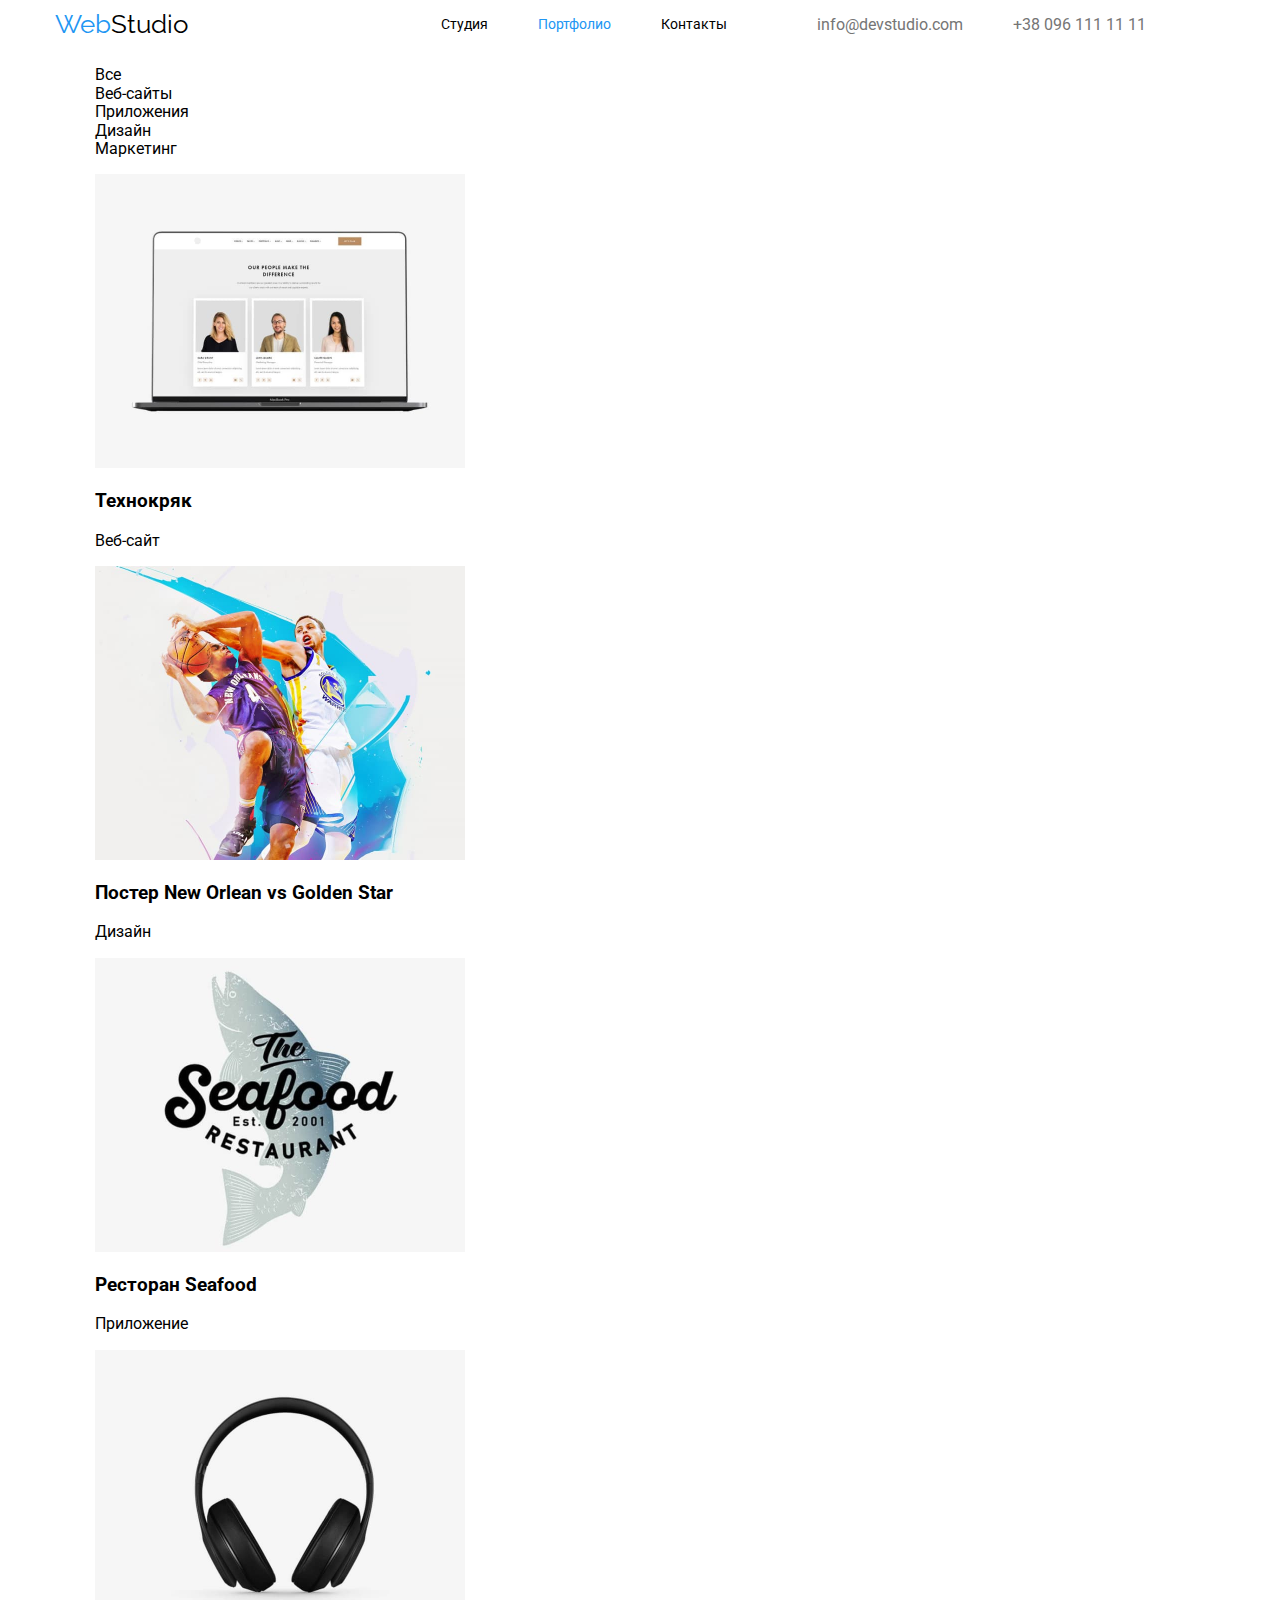
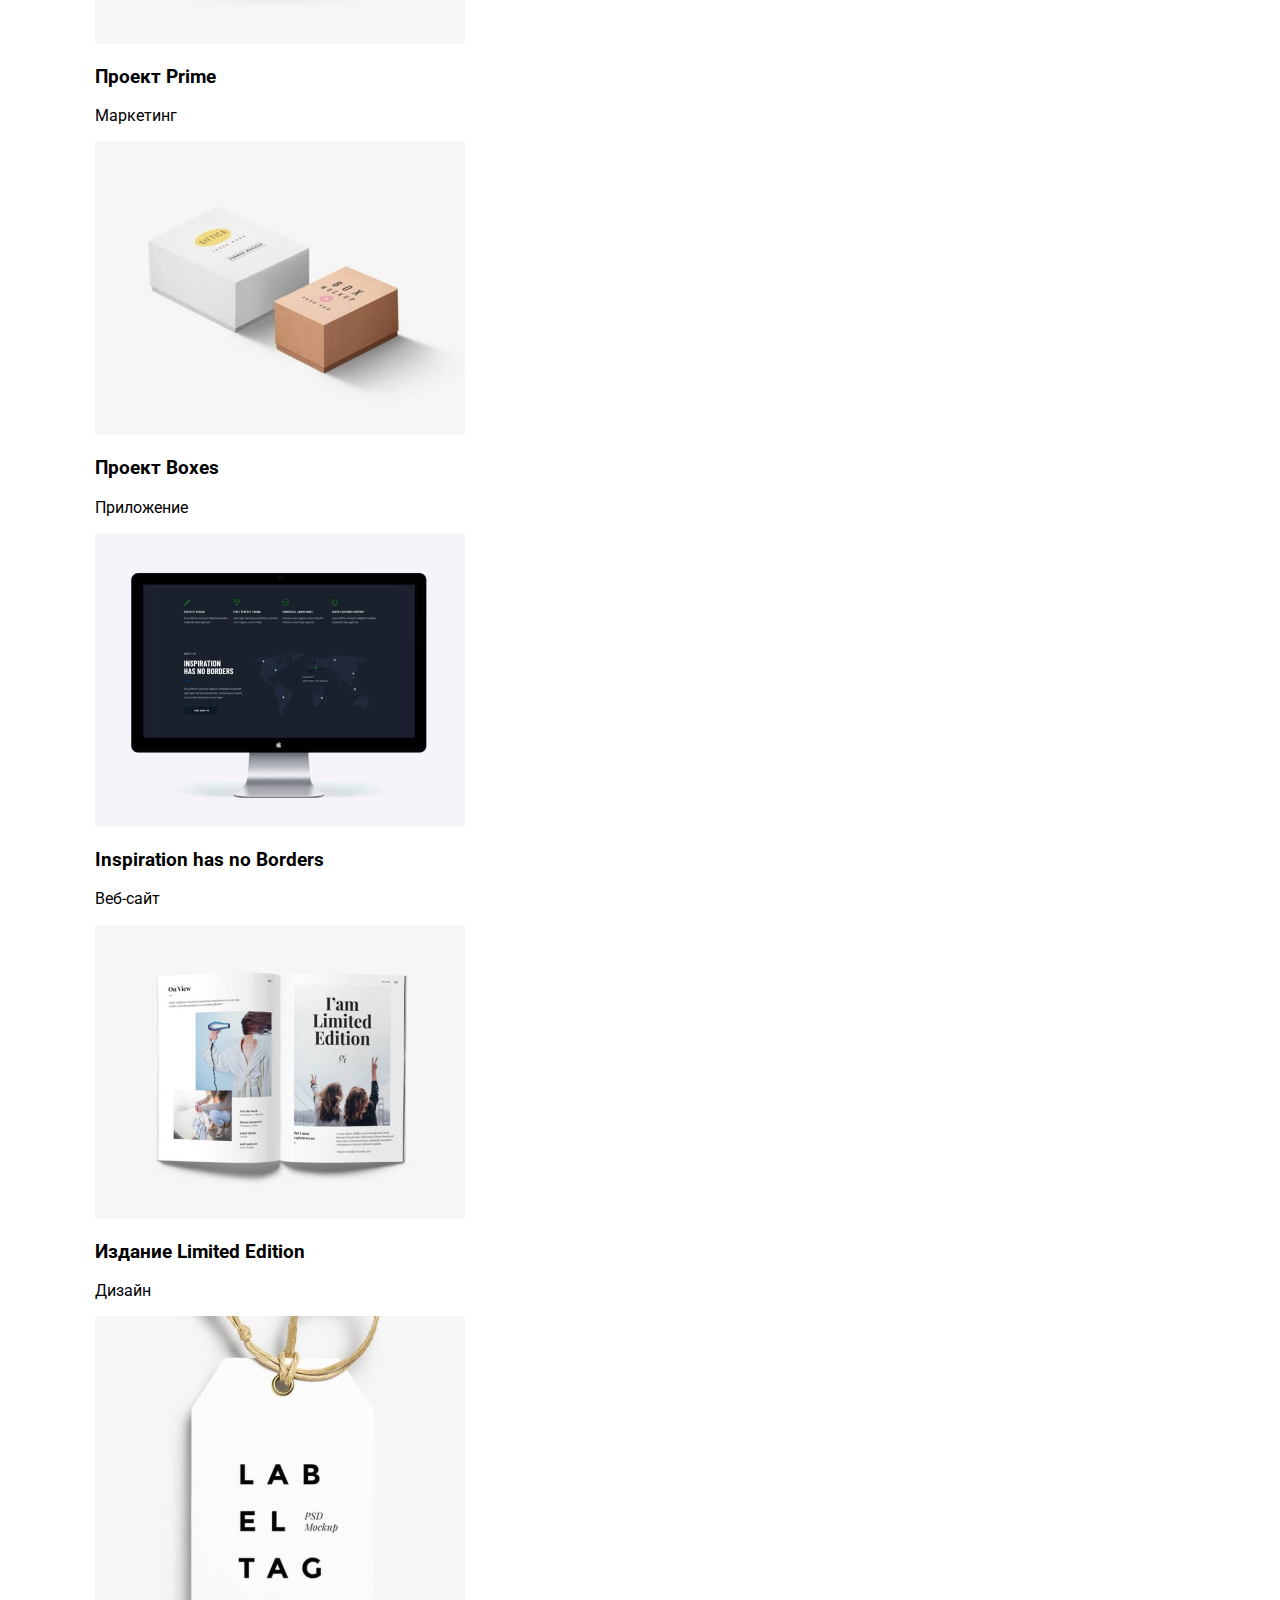
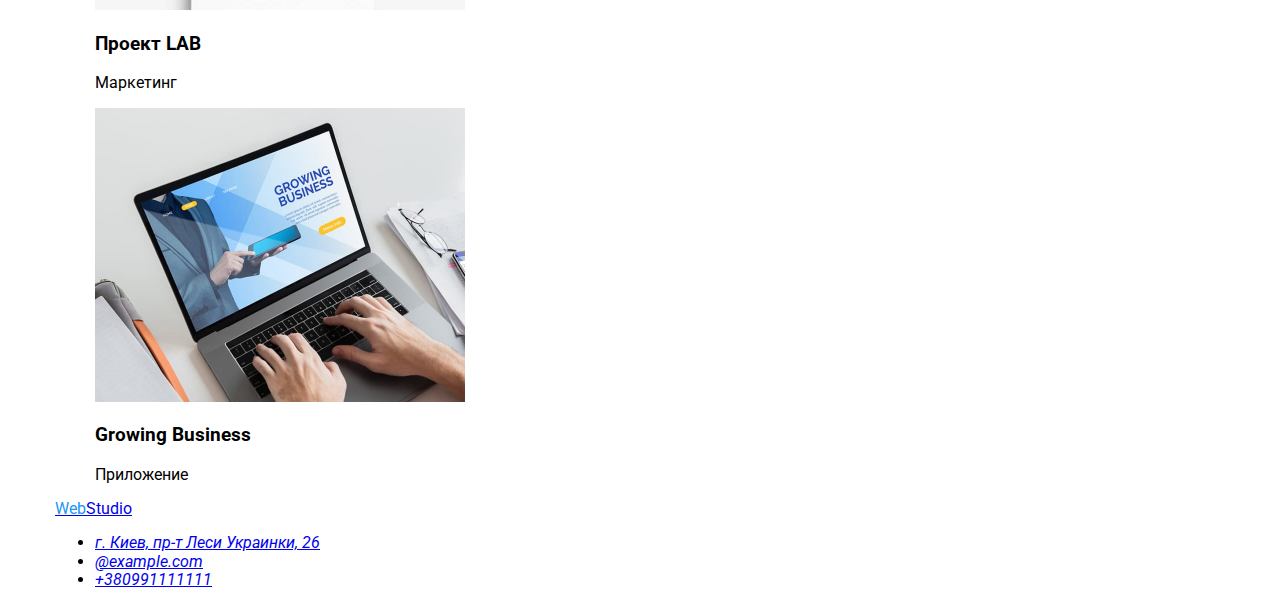
==== portfolio.html @ a2ee6d4d "init" ====
<!DOCTYPE html>
<html lang="en">
<head>
    <meta charset="UTF-8">
    <meta http-equiv="X-UA-Compatible" content="IE=edge">
    <meta name="viewport" content="width=device-width, initial-scale=1.0">
    <link rel="preconnect" href="https://fonts.googleapis.com">
    <link rel="preconnect" href="https://fonts.gstatic.com" crossorigin>
    <link href="https://fonts.googleapis.com/css2?family=Raleway:wght@700&family=Roboto:wght@400;500;700;900&display=swap" rel="stylesheet">
    <link rel="stylesheet" href="normalize.css">
    <link rel="stylesheet" href="style.css">
    <title>Document</title>
</head>
<body class="body">
    <header class="content header">
        <nav class="menu"> 
          <a href="/" class="header-logo" lang="en"><span class="web">Web</span>Studio</a>
          <ul class="menu-list">
            <li class="menu-item studio"><a href="index.html" class="menu-link"> Студия </a></li>
            <li class="menu-item"><a href="#" class="menu-link active-link" > Портфолио </a></li>
            <li class="menu-item"><a href="#" class="menu-link"> Контакты </a></li>
          </ul>
        </nav>
        <ul class="header-contacts">
          <li>
            <a class="header-email" href="email:info@devstudio.com"
              >info@devstudio.com</a>
          </li>
          <li><a class="header-phone" href="tel:+380961111111">+38 096 111 11 11</a></li>
        </ul>
    </header>
    <main class="content">
      <section>
        <!-- навигация кнопки -->
        <h1 class="visually-hidden">Наши работы</h1>
          <ul class="list-style">
            <li>
              <buttom type="button">Все</buttom>
            </li>
            <li>
              <buttom type="button">Веб-сайты</buttom>
            </li>
            <li>
              <buttom type="button">Приложения</buttom>
            </li>
            <li>
              <buttom type="button">Дизайн</buttom>
            </li>
            <li>
              <buttom type="button">Маркетинг</buttom>
            </li>
          </ul>
          <!-- наши работы -->
        <ul class="list-style">
          <li>
            <img src="img/web_site_leptop.jpg" alt="web_site_leptop" width="370">
              <h3>Технокряк</h3>
              <p>Веб-сайт</p>
          </li>
          <li>
            <img src="img/design_sport.jpg" alt="poster design" width="370">
              <h3>Постер New Orlean vs Golden Star</h3>
              <p>Дизайн</p>
          </li>
          <li>
            <img src="img/app_shark.jpg" alt="application" width="370">
              <h3>Ресторан Seafood</h3>
              <p>Приложение</p>
          </li>
          <li>
            <img src="img/marketing_headphones.jpg" alt="marketing" width="370">
              <h3>Проект Prime</h3>
              <p>Маркетинг</p>
          </li>
          <li>
            <img src="img/app_button.jpg" alt="project Boxes application" width="370">
              <h3>Проект Boxes</h3>
              <p>Приложение</p>
          </li>
          <li>
            <img src="img/web_pc.jpg" alt="web site" width="370">
              <h3>Inspiration has no Borders</h3>
              <p>Веб-сайт</p>
          </li>
          <li>
            <img src="img/design_book.jpg" alt="design limited edition" width="370">
              <h3>Издание Limited Edition</h3>
              <p>Дизайн</p>
          </li>
          <li>
            <img src="img/marketing_tag.jpg" alt="marketing project lab" width="370">
              <h3>Проект LAB</h3>
              <p>Маркетинг</p>
          </li>
          <li>
            <img src="img/app_pc.jpg" alt="application growing business" width="370">
              <h3>Growing Business</h3>
              <p>Приложение</p>
          </li>
        </ul>
      </section>

    </main>
    <footer class="content">
      <a lang="en" class="footer-logo" href="/"> <span class="web">Web</span>Studio</a>
      <address class="footer-contacts">
        <ul>
          <li>
            <a href="address:https://goo.gl/maps/3wWrW1jnmSyknJgN6">г. Киев, пр-т Леси Украинки, 26</a>
          </li>
          <li><a  href="email:@example.com">@example.com</a></li>
          <li><a href="tel:+380991111111">+380991111111</a></li>
        </ul>
      </address>
    </footer>
</body>
</html>
---- style.css ----
/* переменные */
:root {
 --primary-color: #000000;
 --secondory-color: #FFFFFF;
 --third-color: #2F303A;
 --text-main-color:#212121;
 --text-secondary-color:#757575;
 --accent-color: #2196F3; 
 --secondary-font: "raleway";  
 /* --normal-font: 400; */
 --medium-font: 500;
 --bold-font: 700;
 --bolder-font: 900;
 --primary-font-size: 16px;
 --secondary-font-size: 14px;
}
/* сенантичекое скрытие элементов */
.visually-hidden {
    position: absolute;
    white-space: nowrap;
    width: 1px;
    height: 1px;
    overflow: hidden;
    border: 0;
    padding: 0;
    clip: rect(0 0 0 0);
    clip-path: inset(50%);
    margin: -1px;
  }
  .list-style{
    list-style: none;
  }
  .item-centr{
   align-items: center;
  }

  /* main data */
.body {
  font-family: "roboto", sans-serif;
  background-color: #FFFFFF;
  }
.content{
  width: 1170px;
  margin: 0 auto;
}

/* header */
.header,.menu {
  display: flex;
  align-items: center;
}
.header-logo{
text-decoration: none;
color: var(--primary-color);
font-family: "raleway";
font-size: 26px;
margin-right: 93px;
}
.web{
color: var(--accent-color);
}
.menu-list{
  list-style: none;
  display: flex;
}

.menu-item{
  font-family: var(--primary-color);
  font-size: var(--secondary-font-size);
  Line-height: 1.14;
  margin-right: 50px;
}
.menu-list:last-child{
  margin-right: 0;
  margin-left: 120px;
}

.menu-link{
  color: var(--primary-color);
  text-decoration: none;
}
.active-link{
color: var(--accent-color);
}

.header-contacts{
  list-style: none;
  display: flex;
  align-items: center;
}
.header-email,.header-phone{
 text-decoration: none;
 color: var(--text-secondary-color);
}
.header-email:hover{
color: var(--accent-color);
}
.header-phone:hover{
  color: var(--accent-color);
}
.header-email{
  margin-right: 50px;
}
/* main */
/* <!--эффективные решения --> */
.main{
background-color: var(--third-color);
width: 1600px 600px;
}
.main-text{
  align-items: center;
}
/* наши особенности */
/* чем мы занимаемся */
/* наша команда */

/* footer */

/* portgolio */
/* main */
/* навигация кнопки */
/* наши работы */
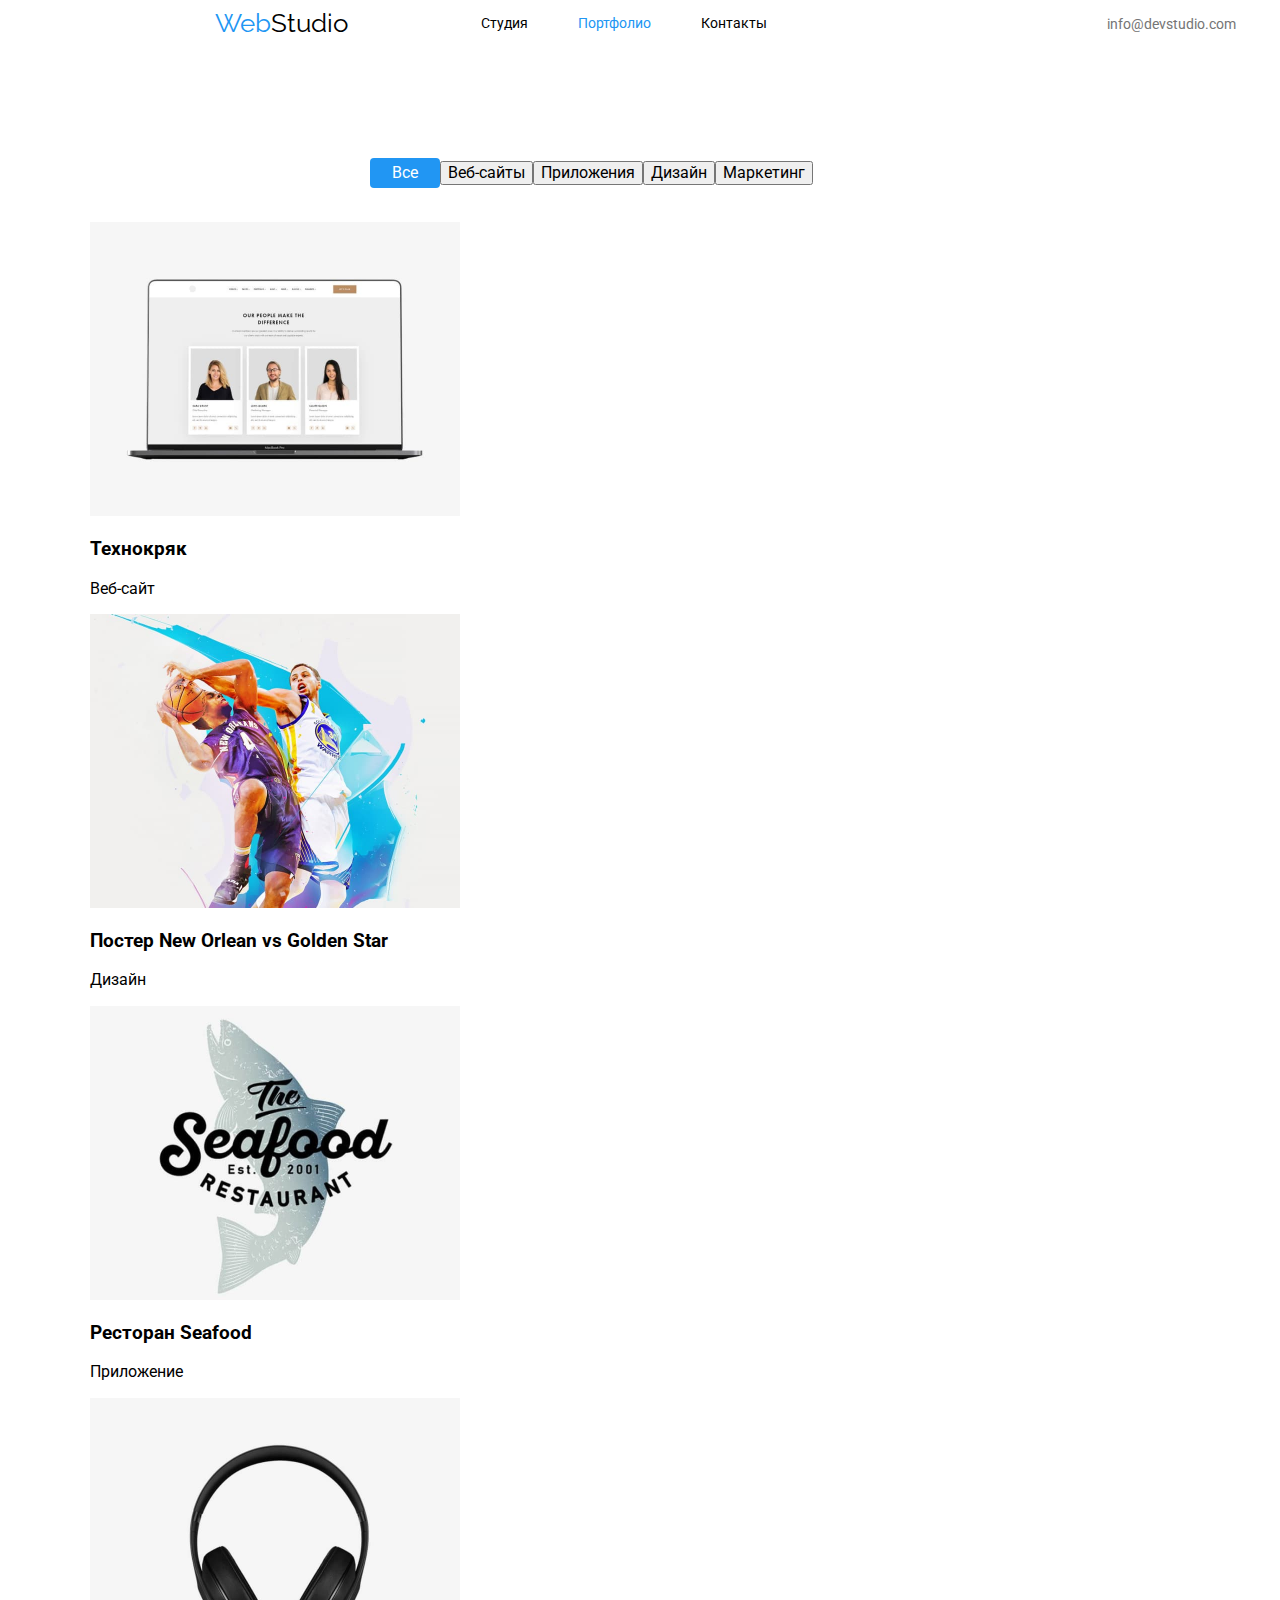
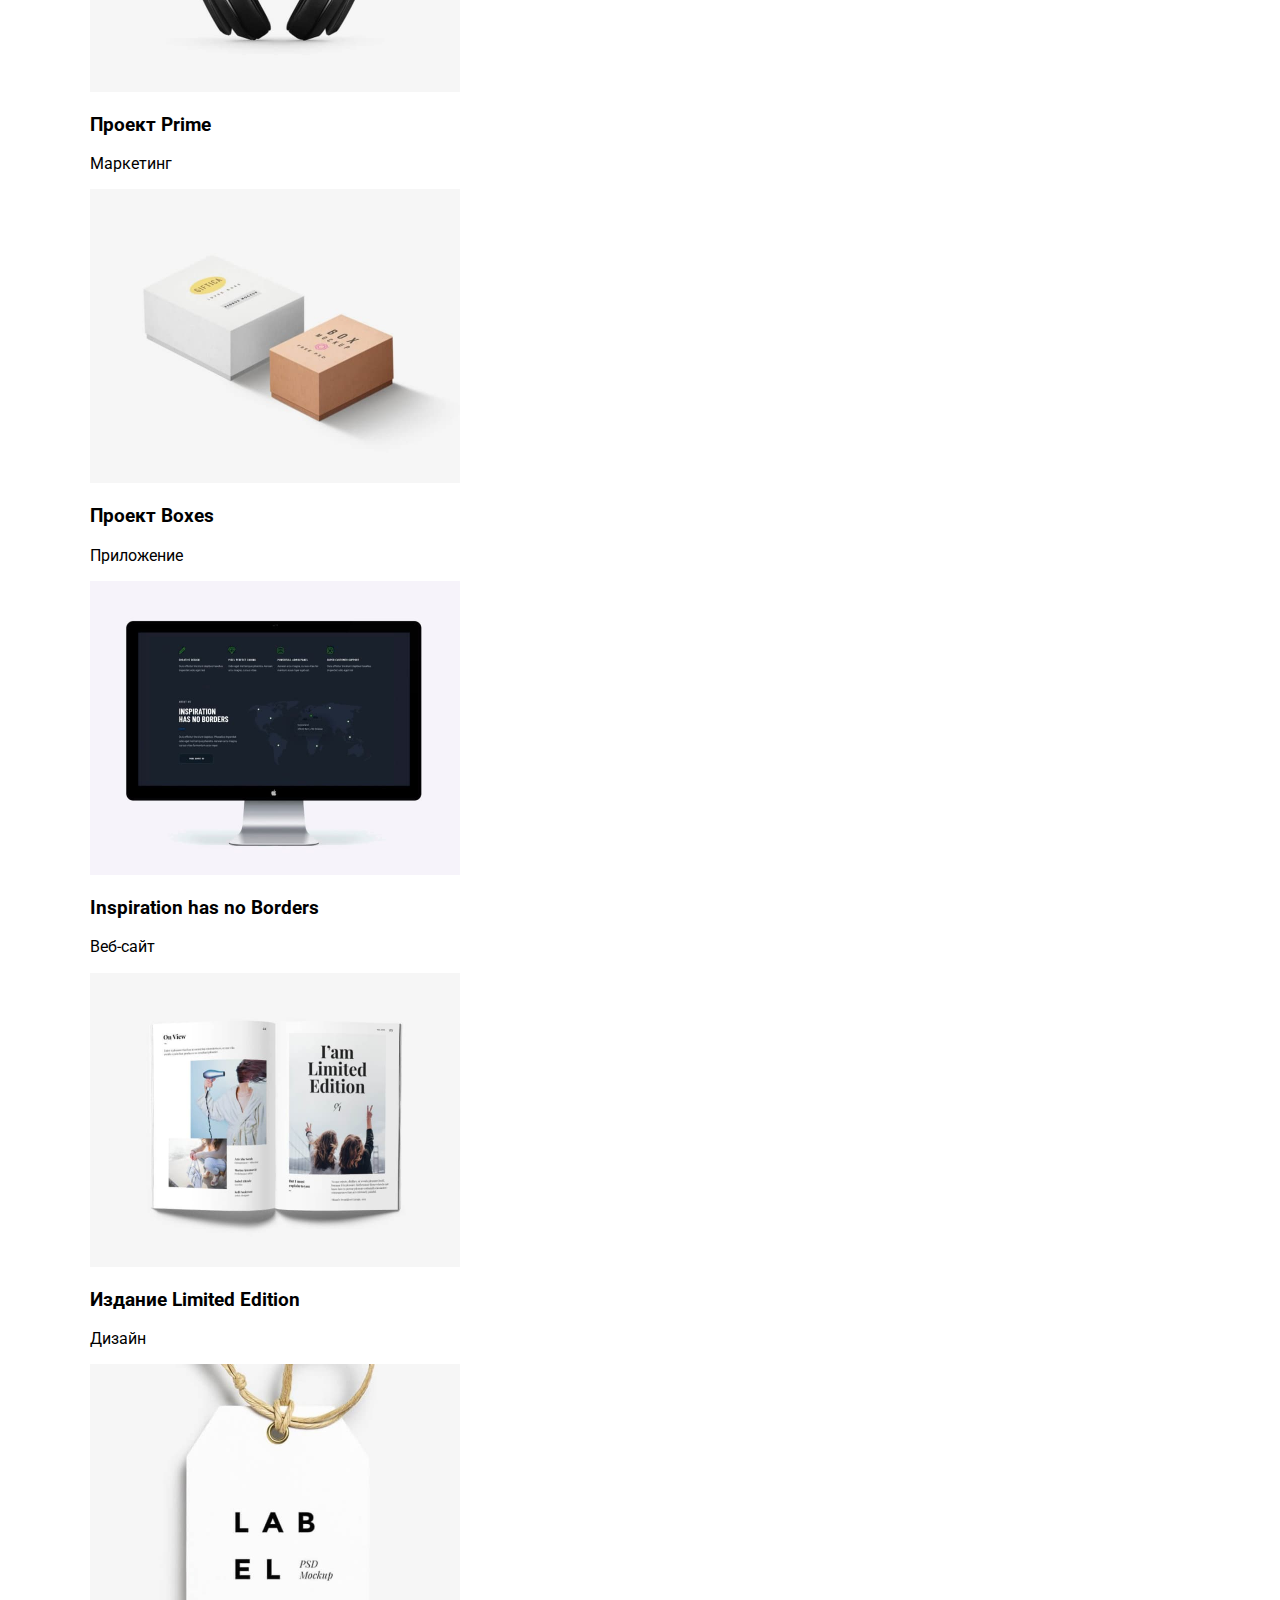
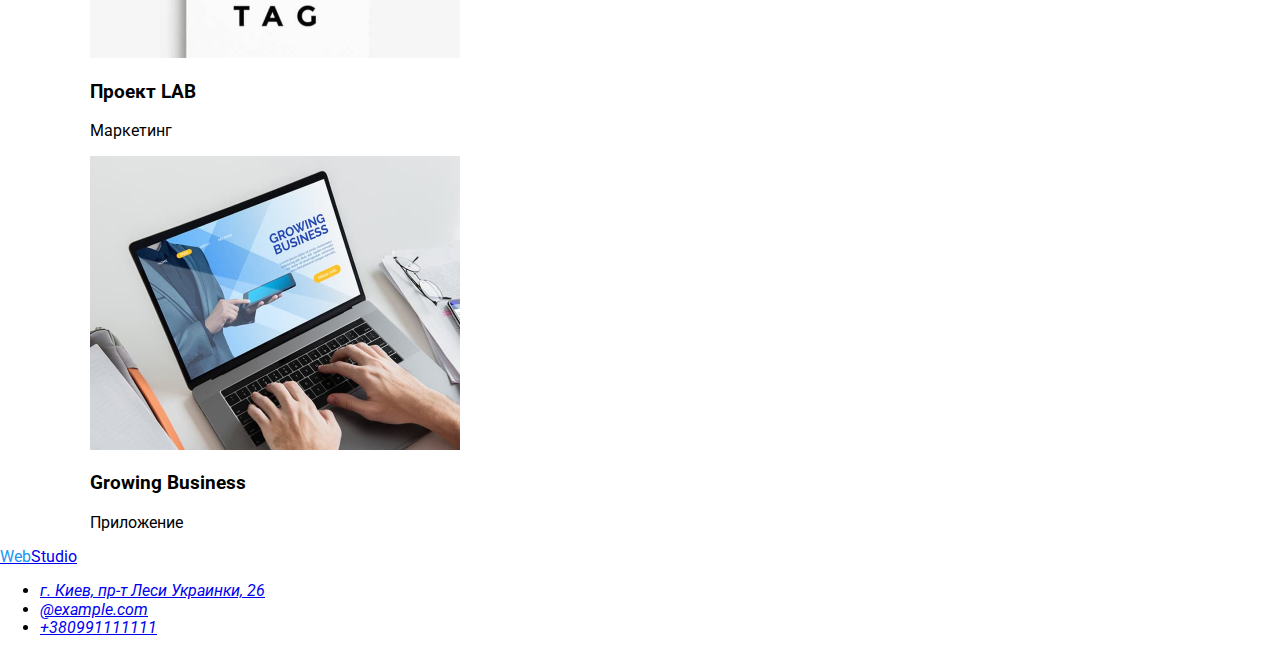
==== commit 15d77a1f: "changes" ====
--- a/portfolio.html
+++ b/portfolio.html
@@ -34,20 +34,12 @@
         <!-- навигация кнопки -->
         <h1 class="visually-hidden">Наши работы</h1>
           <ul class="list-style">
-            <li>
-              <buttom type="button">Все</buttom>
-            </li>
-            <li>
-              <buttom type="button">Веб-сайты</buttom>
-            </li>
-            <li>
-              <buttom type="button">Приложения</buttom>
-            </li>
-            <li>
-              <buttom type="button">Дизайн</buttom>
-            </li>
-            <li>
-              <buttom type="button">Маркетинг</buttom>
+            <li class="menu-button">
+              <button type="button" class="blue-button ">Все</buttom>
+              <button type="button" class="grey-button">Веб-сайты</buttom>
+              <button type="button" class="grey-button">Приложения</buttom>
+              <button type="button" class="grey-button">Дизайн</buttom>
+              <button type="button" class="grey-button">Маркетинг</buttom>
             </li>
           </ul>
           <!-- наши работы -->
@@ -101,7 +93,7 @@
       </section>
 
     </main>
-    <footer class="content">
+    <footer class="footer">
       <a lang="en" class="footer-logo" href="/"> <span class="web">Web</span>Studio</a>
       <address class="footer-contacts">
         <ul>
--- a/style.css
+++ b/style.css
@@ -42,7 +42,7 @@
   background-color: #FFFFFF;
   }
 .content{
-  width: 1170px;
+  width: 1180px;
   margin: 0 auto;
 }
 
@@ -51,12 +51,16 @@
   display: flex;
   align-items: center;
 }
+.header{
+width: 1600px;
+/* padding-right: 215px; */
+}
 .header-logo{
 text-decoration: none;
 color: var(--primary-color);
 font-family: "raleway";
 font-size: 26px;
-margin-right: 93px;
+padding-left: 215px;
 }
 .web{
 color: var(--accent-color);
@@ -74,7 +78,7 @@
 }
 .menu-list:last-child{
   margin-right: 0;
-  margin-left: 120px;
+  margin-left: 93px;
 }
 
 .menu-link{
@@ -89,6 +93,7 @@
   list-style: none;
   display: flex;
   align-items: center;
+  font-size: var(--secondary-font-size);
 }
 .header-email,.header-phone{
  text-decoration: none;
@@ -102,16 +107,51 @@
 }
 .header-email{
   margin-right: 50px;
+  margin-left: 250px;
+}
+.header-phone{
+font-weight: var(--medium-font);
 }
 /* main */
 /* <!--эффективные решения --> */
 .main{
 background-color: var(--third-color);
-width: 1600px 600px;
+width: auto;
+height: 600px;
+}
+.main{
+  text-align: center
 }
 .main-text{
-  align-items: center;
+color: var(--secondory-color);
+font-weight: var(--bolder-font);
+line-height: 1.36;
+font-size: 44px;
+width: 696px;
+margin-right: auto;
+margin-left: auto;
+margin-bottom: 30px;
+padding-top: 200px;
 }
+.button{
+  background-color: var(--accent-color);
+  color: var(--secondory-color);
+  border: none;
+  border-radius: 4px;
+  text-align: center;
+  font-weight: bold;
+  padding: 10px 32px;
+  cursor: pointer;
+}
+.button:hover{
+background-color: var(--secondory-color);
+color: var(--primary-color);
+border: 1px solid var(--primary-color);
+}
+/* .button{
+box-shadow:4px 4px 4px 4px #2196F3 ;
+} */
+
 /* наши особенности */
 /* чем мы занимаемся */
 /* наша команда */
@@ -119,6 +159,25 @@
 /* footer */
 
 /* portgolio */
-/* main */
 /* навигация кнопки */
+.menu-button{
+  margin-right: 280px;
+  margin-left: 280px;
+  margin-bottom: 34px;
+  padding-top: 94px;
+}
+.blue-button{
+background-color: var(--accent-color);
+color: var(--secondory-color);
+border: none;
+padding: 6px 22px;
+border-radius: 4px;
+cursor: pointer;
+}
+.blue-button:hover{
+background-color: var(--secondory-color);
+color: var(--primary-color);
+border: 1px solid var(--primary-color);
+}
+
 /* наши работы */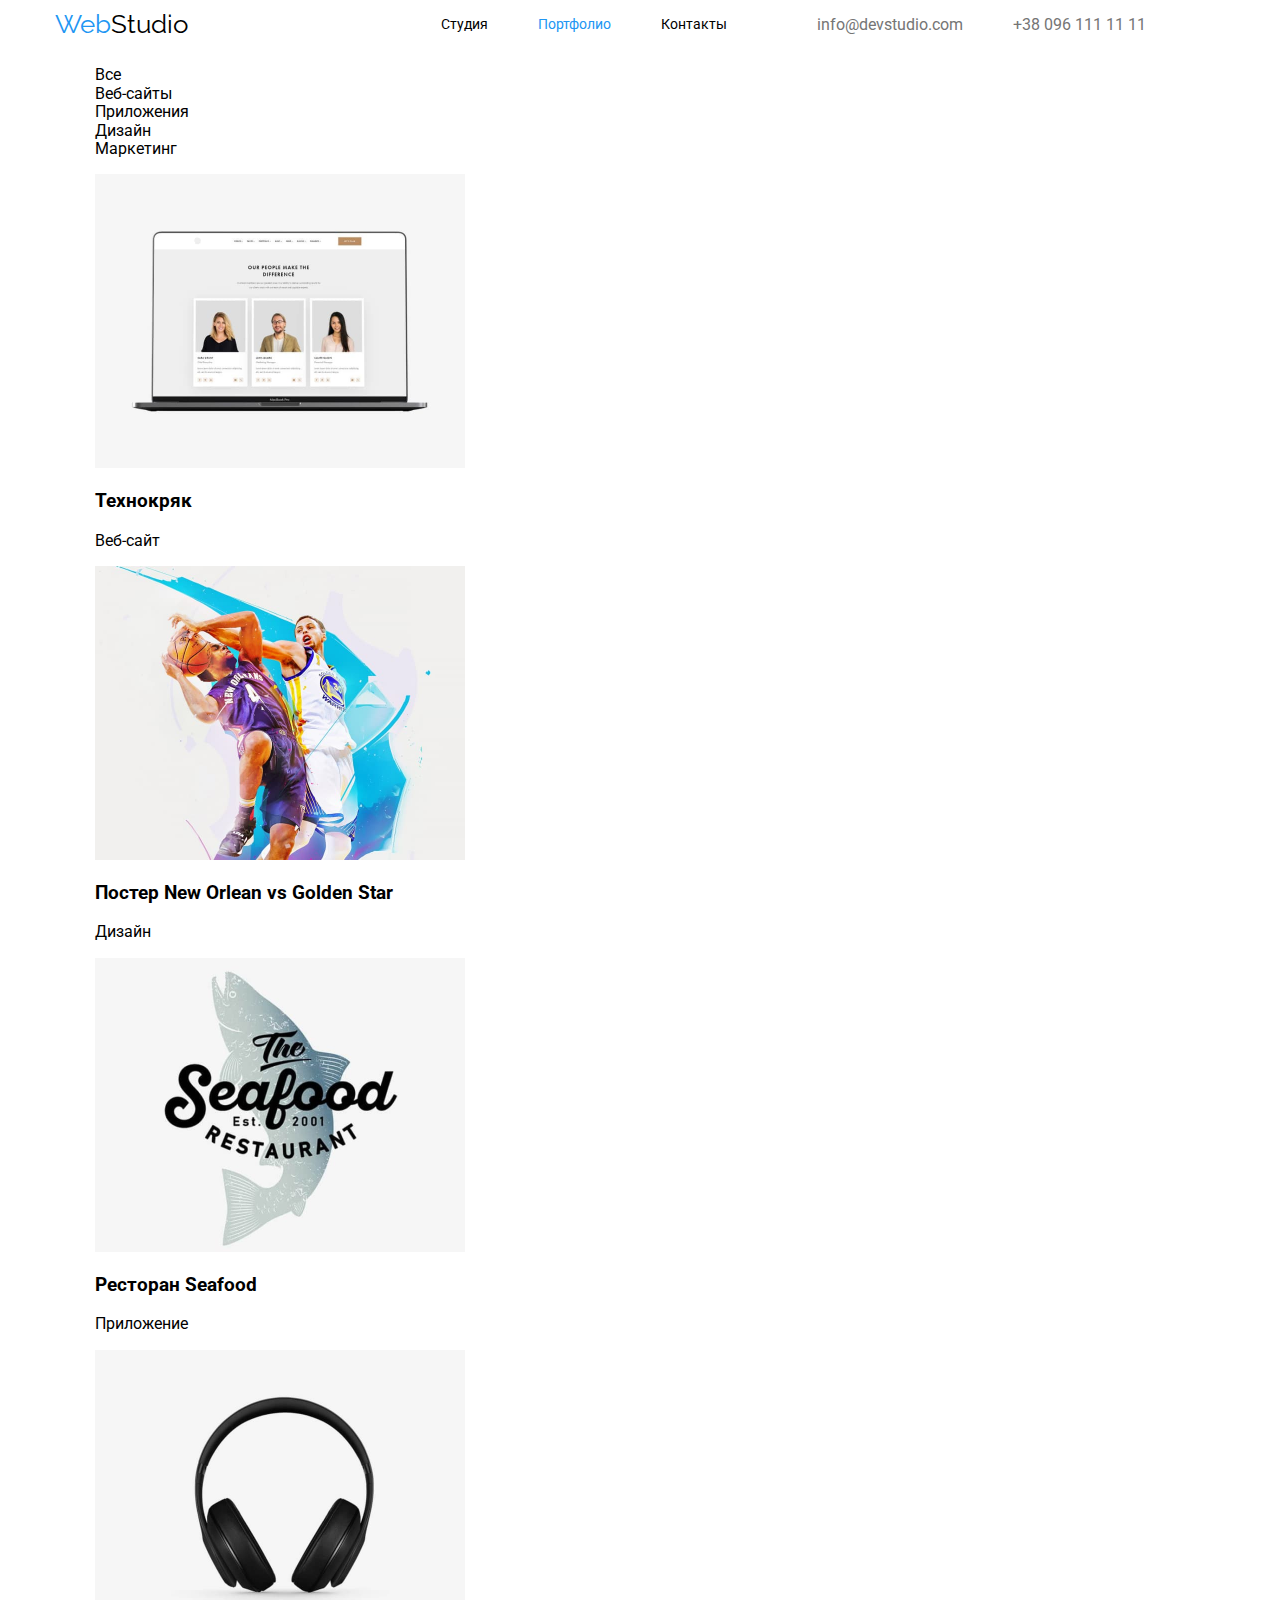
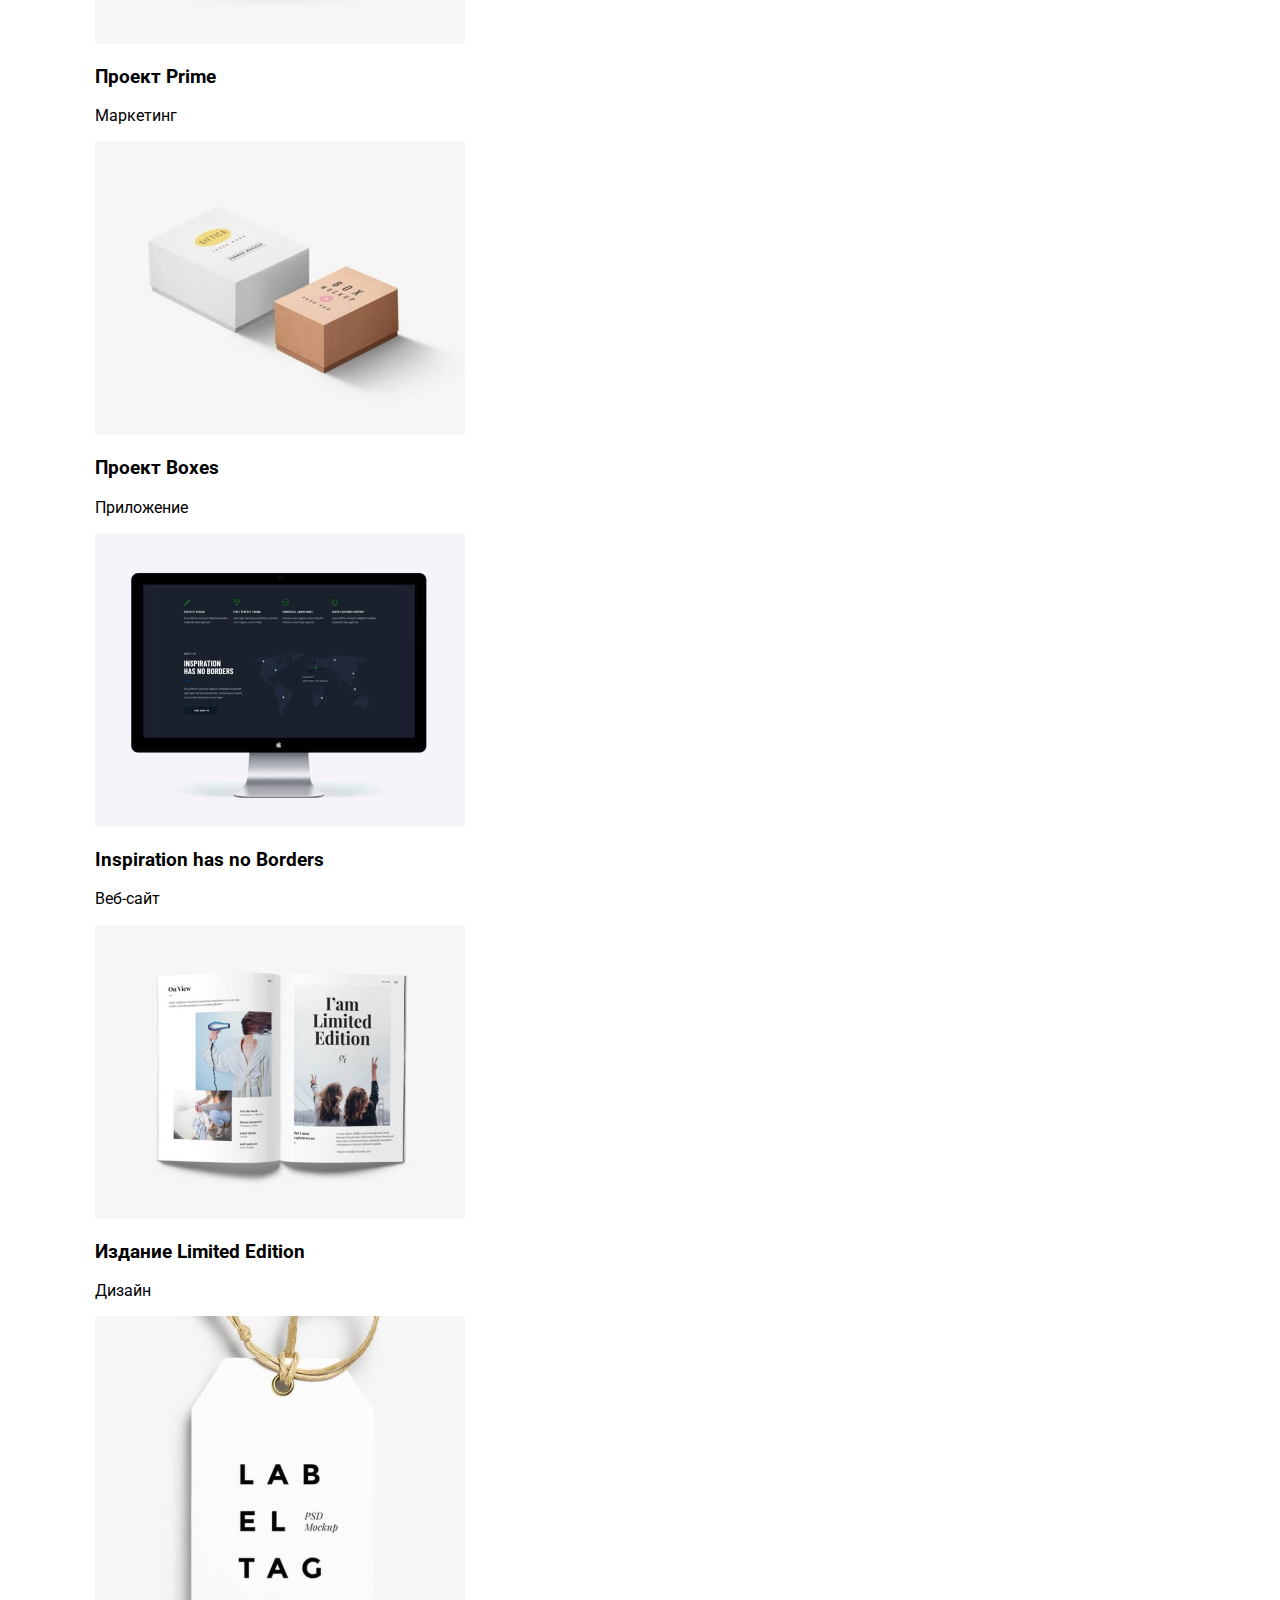
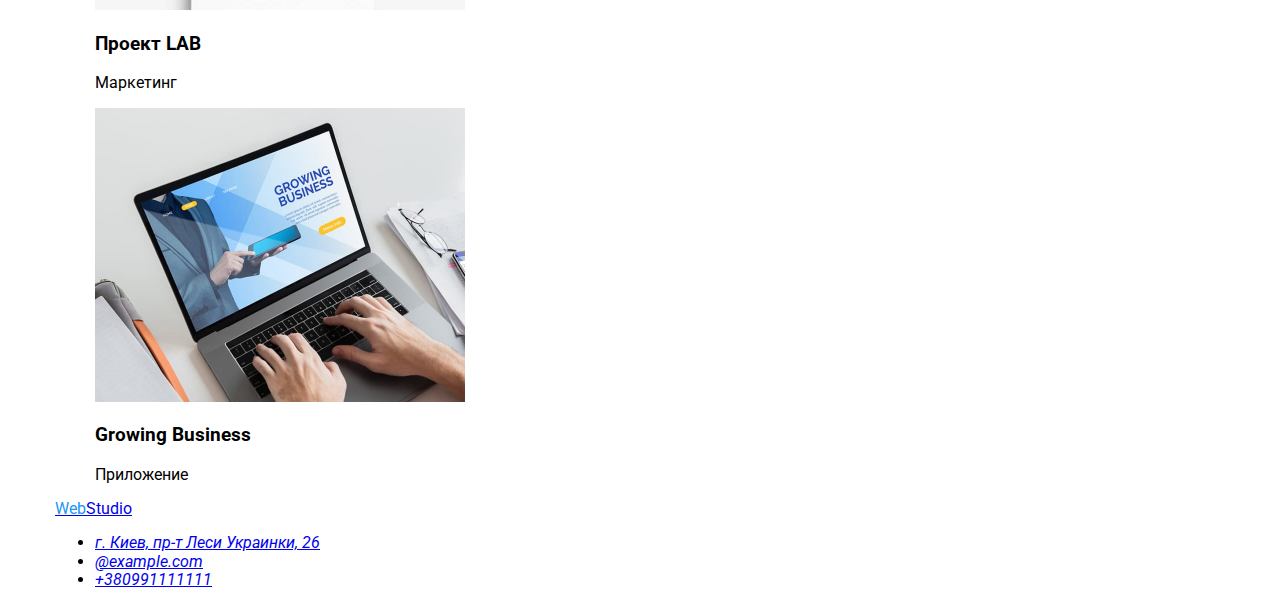
==== commit 282e5fab: "Revert " changes"" ====
--- a/portfolio.html
+++ b/portfolio.html
@@ -34,12 +34,20 @@
         <!-- навигация кнопки -->
         <h1 class="visually-hidden">Наши работы</h1>
           <ul class="list-style">
-            <li class="menu-button">
-              <button type="button" class="blue-button ">Все</buttom>
-              <button type="button" class="grey-button">Веб-сайты</buttom>
-              <button type="button" class="grey-button">Приложения</buttom>
-              <button type="button" class="grey-button">Дизайн</buttom>
-              <button type="button" class="grey-button">Маркетинг</buttom>
+            <li>
+              <buttom type="button">Все</buttom>
+            </li>
+            <li>
+              <buttom type="button">Веб-сайты</buttom>
+            </li>
+            <li>
+              <buttom type="button">Приложения</buttom>
+            </li>
+            <li>
+              <buttom type="button">Дизайн</buttom>
+            </li>
+            <li>
+              <buttom type="button">Маркетинг</buttom>
             </li>
           </ul>
           <!-- наши работы -->
@@ -93,7 +101,7 @@
       </section>
 
     </main>
-    <footer class="footer">
+    <footer class="content">
       <a lang="en" class="footer-logo" href="/"> <span class="web">Web</span>Studio</a>
       <address class="footer-contacts">
         <ul>
--- a/style.css
+++ b/style.css
@@ -42,7 +42,7 @@
   background-color: #FFFFFF;
   }
 .content{
-  width: 1180px;
+  width: 1170px;
   margin: 0 auto;
 }
 
@@ -51,16 +51,12 @@
   display: flex;
   align-items: center;
 }
-.header{
-width: 1600px;
-/* padding-right: 215px; */
-}
 .header-logo{
 text-decoration: none;
 color: var(--primary-color);
 font-family: "raleway";
 font-size: 26px;
-padding-left: 215px;
+margin-right: 93px;
 }
 .web{
 color: var(--accent-color);
@@ -78,7 +74,7 @@
 }
 .menu-list:last-child{
   margin-right: 0;
-  margin-left: 93px;
+  margin-left: 120px;
 }
 
 .menu-link{
@@ -93,7 +89,6 @@
   list-style: none;
   display: flex;
   align-items: center;
-  font-size: var(--secondary-font-size);
 }
 .header-email,.header-phone{
  text-decoration: none;
@@ -107,51 +102,16 @@
 }
 .header-email{
   margin-right: 50px;
-  margin-left: 250px;
-}
-.header-phone{
-font-weight: var(--medium-font);
 }
 /* main */
 /* <!--эффективные решения --> */
 .main{
 background-color: var(--third-color);
-width: auto;
-height: 600px;
-}
-.main{
-  text-align: center
+width: 1600px 600px;
 }
 .main-text{
-color: var(--secondory-color);
-font-weight: var(--bolder-font);
-line-height: 1.36;
-font-size: 44px;
-width: 696px;
-margin-right: auto;
-margin-left: auto;
-margin-bottom: 30px;
-padding-top: 200px;
+  align-items: center;
 }
-.button{
-  background-color: var(--accent-color);
-  color: var(--secondory-color);
-  border: none;
-  border-radius: 4px;
-  text-align: center;
-  font-weight: bold;
-  padding: 10px 32px;
-  cursor: pointer;
-}
-.button:hover{
-background-color: var(--secondory-color);
-color: var(--primary-color);
-border: 1px solid var(--primary-color);
-}
-/* .button{
-box-shadow:4px 4px 4px 4px #2196F3 ;
-} */
-
 /* наши особенности */
 /* чем мы занимаемся */
 /* наша команда */
@@ -159,25 +119,6 @@
 /* footer */
 
 /* portgolio */
+/* main */
 /* навигация кнопки */
-.menu-button{
-  margin-right: 280px;
-  margin-left: 280px;
-  margin-bottom: 34px;
-  padding-top: 94px;
-}
-.blue-button{
-background-color: var(--accent-color);
-color: var(--secondory-color);
-border: none;
-padding: 6px 22px;
-border-radius: 4px;
-cursor: pointer;
-}
-.blue-button:hover{
-background-color: var(--secondory-color);
-color: var(--primary-color);
-border: 1px solid var(--primary-color);
-}
-
 /* наши работы */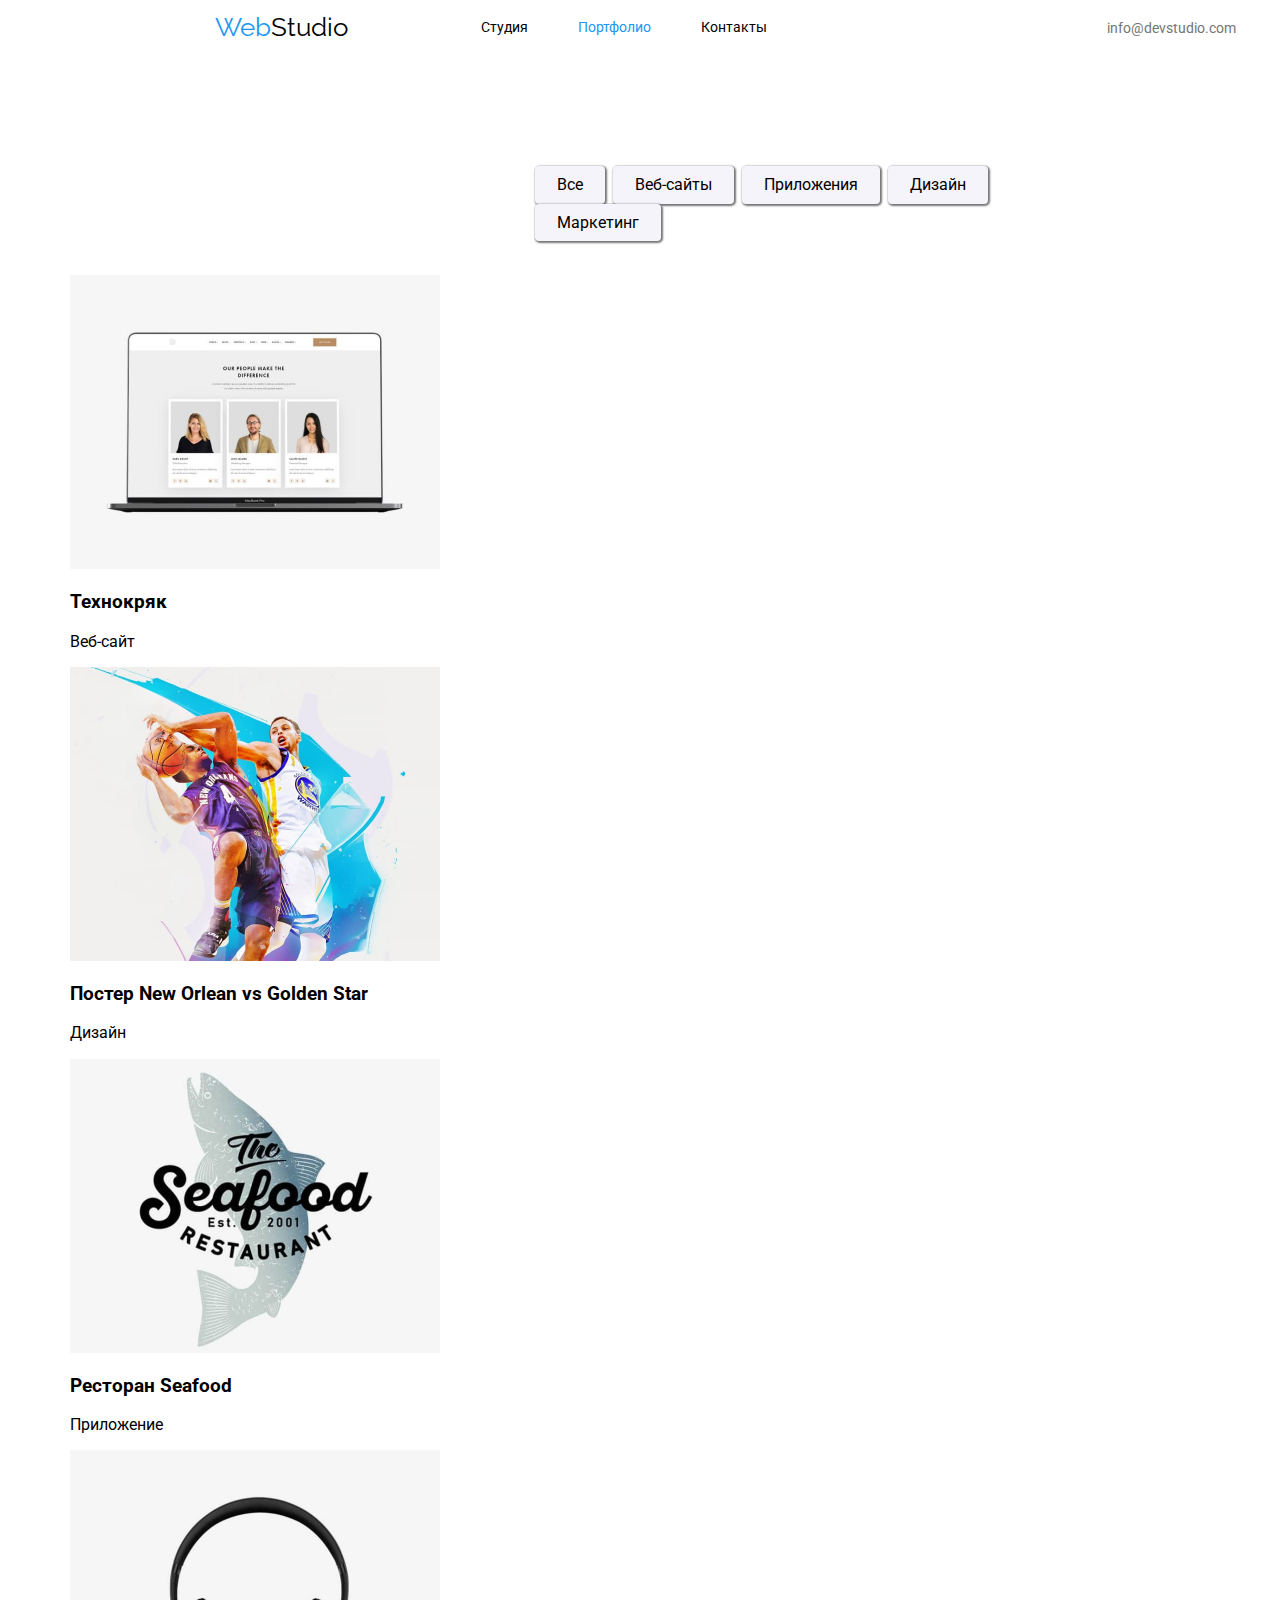
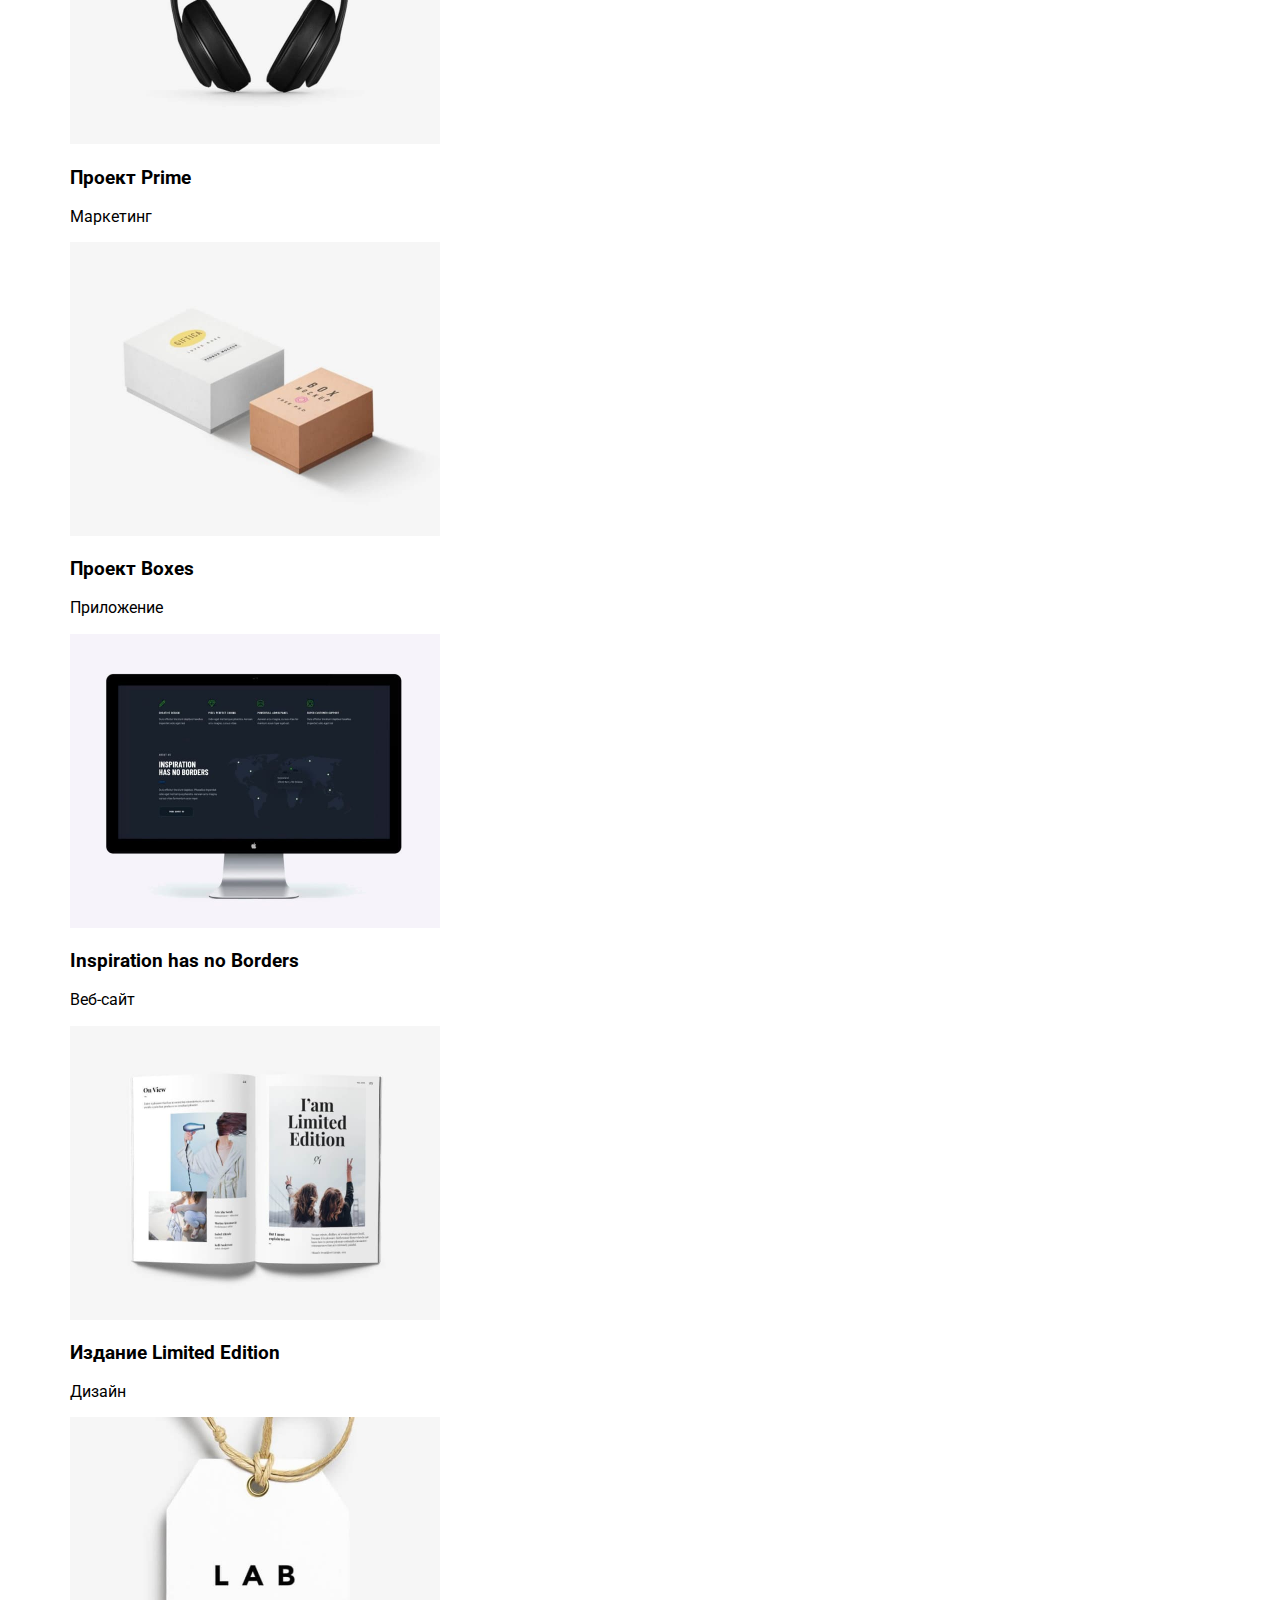
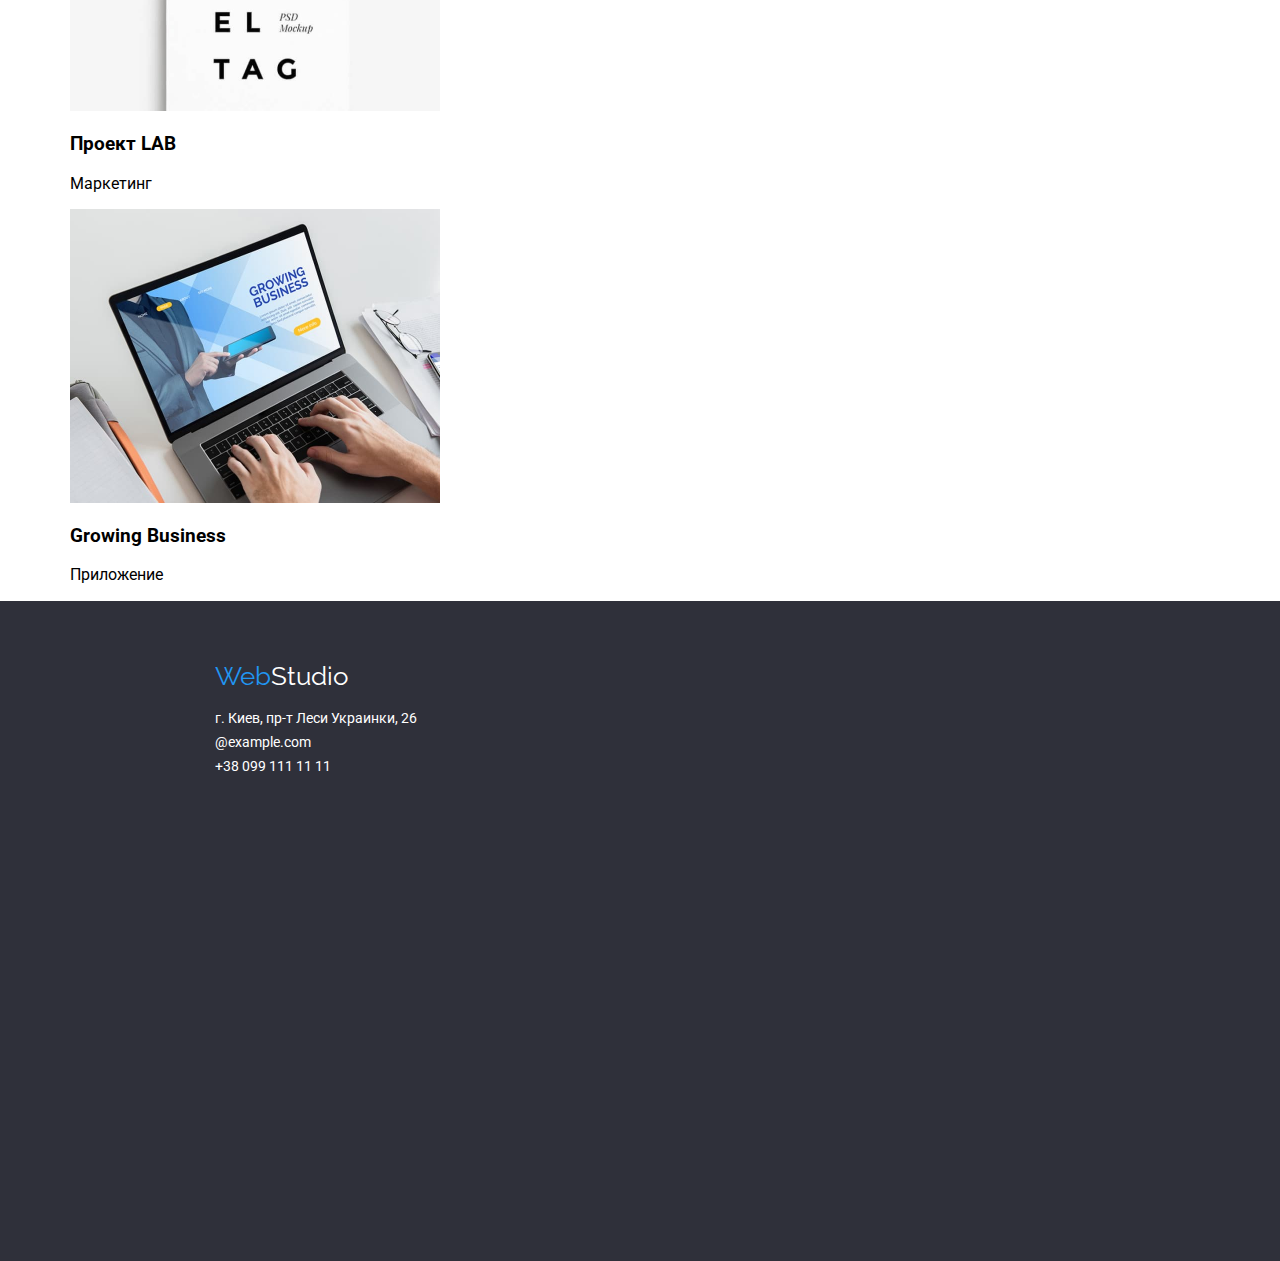
==== commit 10eea7f1: "23" ====
--- a/portfolio.html
+++ b/portfolio.html
@@ -29,29 +29,21 @@
           <li><a class="header-phone" href="tel:+380961111111">+38 096 111 11 11</a></li>
         </ul>
     </header>
-    <main class="content">
+    <main >
       <section>
         <!-- навигация кнопки -->
         <h1 class="visually-hidden">Наши работы</h1>
           <ul class="list-style">
-            <li>
-              <buttom type="button">Все</buttom>
-            </li>
-            <li>
-              <buttom type="button">Веб-сайты</buttom>
-            </li>
-            <li>
-              <buttom type="button">Приложения</buttom>
-            </li>
-            <li>
-              <buttom type="button">Дизайн</buttom>
-            </li>
-            <li>
-              <buttom type="button">Маркетинг</buttom>
+            <li class="menu-button">
+              <button type="button" class="button-grey">Все</buttom>
+              <button type="button" class="button-grey">Веб-сайты</buttom>
+              <button type="button" class="button-grey">Приложения</buttom>
+              <button type="button" class="button-grey">Дизайн</buttom>
+              <button type="button" class="button-grey">Маркетинг</buttom>
             </li>
           </ul>
           <!-- наши работы -->
-        <ul class="list-style">
+        <ul class="list-style  content">
           <li>
             <img src="img/web_site_leptop.jpg" alt="web_site_leptop" width="370">
               <h3>Технокряк</h3>
@@ -101,15 +93,15 @@
       </section>
 
     </main>
-    <footer class="content">
+    <footer class="footer">
       <a lang="en" class="footer-logo" href="/"> <span class="web">Web</span>Studio</a>
-      <address class="footer-contacts">
-        <ul>
+      <address>
+        <ul class="footer-con">
           <li>
-            <a href="address:https://goo.gl/maps/3wWrW1jnmSyknJgN6">г. Киев, пр-т Леси Украинки, 26</a>
+            <a class="footer-contacts" href="address:https://goo.gl/maps/3wWrW1jnmSyknJgN6">г. Киев, пр-т Леси Украинки, 26</a>
           </li>
-          <li><a  href="email:@example.com">@example.com</a></li>
-          <li><a href="tel:+380991111111">+380991111111</a></li>
+          <li><a class="footer-contacts" href="email:@example.com">@example.com</a></li>
+          <li><a class="footer-contacts" href="tel:+380991111111">+38 099 111 11 11</a></li>
         </ul>
       </address>
     </footer>
--- a/style.css
+++ b/style.css
@@ -8,6 +8,7 @@
  --text-main-color:#212121;
  --text-secondary-color:#757575;
  --accent-color: #2196F3; 
+ --button-color: #F5F4FA;
  --secondary-font: "raleway";  
  /* --normal-font: 400; */
  --medium-font: 500;
@@ -39,10 +40,10 @@
   /* main data */
 .body {
   font-family: "roboto", sans-serif;
-  background-color: #FFFFFF;
+  background-color: E5E5E5;
   }
 .content{
-  width: 1170px;
+  width: 1180px;
   margin: 0 auto;
 }
 
@@ -50,13 +51,17 @@
 .header,.menu {
   display: flex;
   align-items: center;
+}
+.header{
+width: 1600px;
+/* padding-right: 215px; */
 }
 .header-logo{
 text-decoration: none;
 color: var(--primary-color);
 font-family: "raleway";
 font-size: 26px;
-margin-right: 93px;
+padding-left: 215px;
 }
 .web{
 color: var(--accent-color);
@@ -72,14 +77,18 @@
   Line-height: 1.14;
   margin-right: 50px;
 }
+
 .menu-list:last-child{
   margin-right: 0;
-  margin-left: 120px;
+  margin-left: 93px;
 }
 
 .menu-link{
   color: var(--primary-color);
   text-decoration: none;
+}
+.menu-link:hover{
+  color: var(--accent-color);
 }
 .active-link{
 color: var(--accent-color);
@@ -89,6 +98,7 @@
   list-style: none;
   display: flex;
   align-items: center;
+  font-size: var(--secondary-font-size);
 }
 .header-email,.header-phone{
  text-decoration: none;
@@ -102,23 +112,107 @@
 }
 .header-email{
   margin-right: 50px;
+  margin-left: 250px;
+  line-height: 2;
+}
+.header-phone{
+font-weight: var(--medium-font);
 }
 /* main */
 /* <!--эффективные решения --> */
 .main{
 background-color: var(--third-color);
-width: 1600px 600px;
+width: auto;
+height: 600px;
+}
+.main{
+  text-align: center
 }
 .main-text{
-  align-items: center;
-}
+color: var(--secondory-color);
+font-weight: var(--bolder-font);
+line-height: 1.36;
+font-size: 44px;
+width: 696px;
+margin-right: auto;
+margin-left: auto;
+margin-bottom: 30px;
+padding-top: 200px;
+}
+
+.button{
+  background-color: var(--accent-color);
+  color: var(--secondory-color);
+  border: none;
+  border-radius: 4px;
+  text-align: center;
+  font-weight: bold;
+  padding: 10px 32px;
+  cursor: pointer;
+  line-height: 1.6;
+}
+
 /* наши особенности */
 /* чем мы занимаемся */
 /* наша команда */
 
 /* footer */
+.footer{
+  background-color: var(--third-color);
+  width: auto;
+  height: 600px;
+  padding-left: 215px;
+  padding-top: 60px;
+}
+.footer-logo{
+text-decoration: none;
+color: var(--secondory-color);
+font-family: "raleway";
+font-size: 26px;
+line-height: 1.17;
+}
+
+.footer-contacts{
+text-decoration: none;
+font-size: var(--secondary-font-size);
+color: var(--secondory-color);
+line-height: 1.7;
+margin-bottom: 9px;
+font-style: normal;
+}
+.footer-con{
+list-style: none;
+padding-left: 0px;
+}
+.footer-contacts:hover{
+color: var(--accent-color); 
+}
 
 /* portgolio */
-/* main */
 /* навигация кнопки */
-/* наши работы */+.menu-button{
+  margin-right: 280px;
+  margin-left: 495px;
+  margin-bottom: 34px;
+  padding-top: 94px;
+}
+.button-grey{
+background-color: var(--button-color);
+color: var(--primary-color);
+border: none;
+padding: 6px 22px;
+border-radius: 4px;
+cursor: pointer;
+margin-right: 8px;
+line-height: 1.6;
+}
+.button-grey:hover{
+background-color: var(--accent-color);
+color: var(--secondory-color);
+border: none;
+}
+.button-grey{
+box-shadow:1px 1px 2px 1px #757575;
+}
+/* наши работы */
+ 